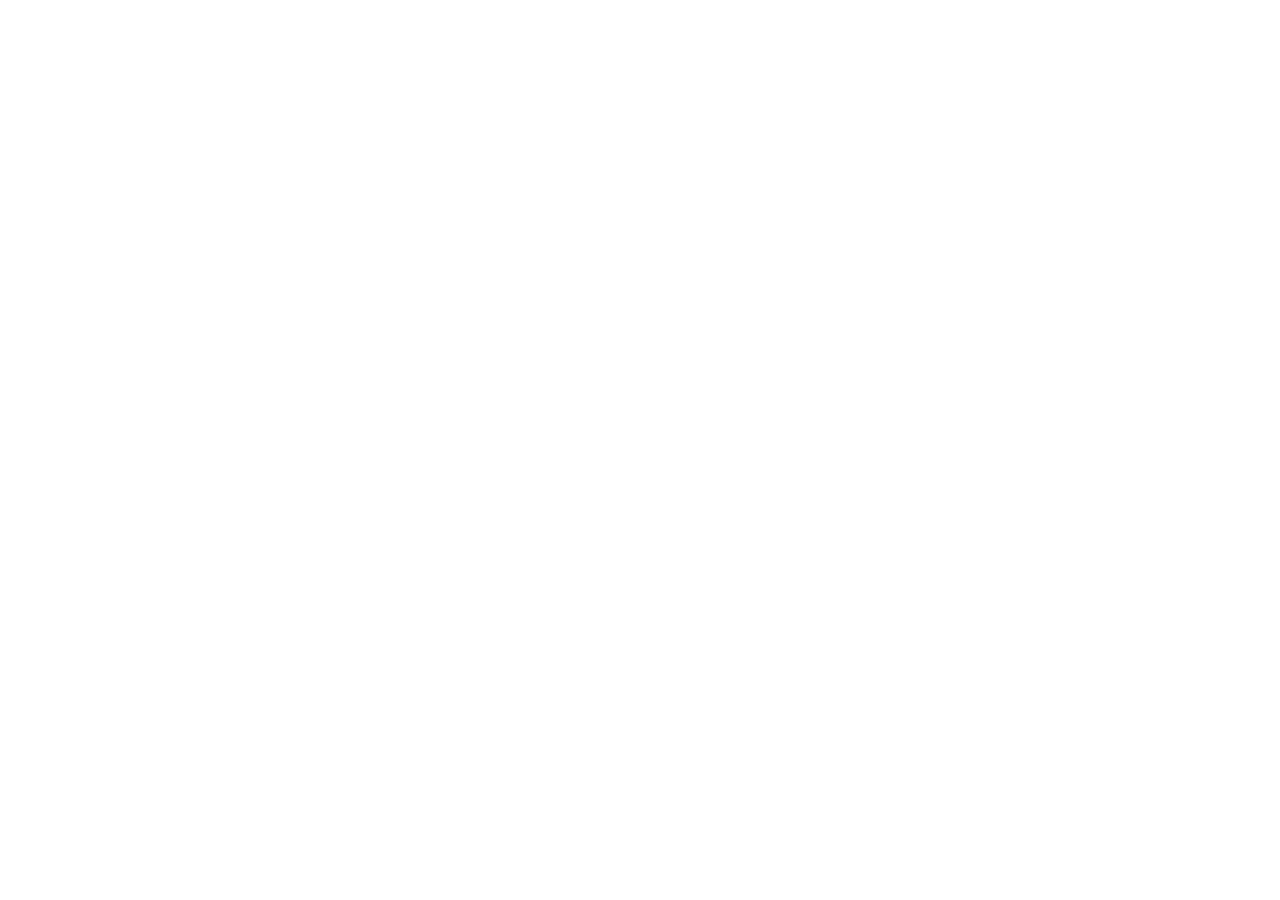
==== index.html @ 36be25e0 "ajout gitignore" ====
<!DOCTYPE html>
<html lang="fr">
<head>
    <meta charset="UTF-8">
    <meta name="viewport" content="width=device-width, initial-scale=1.0">
    <title>Document</title>
</head>
<body>
    
</body>
</html>
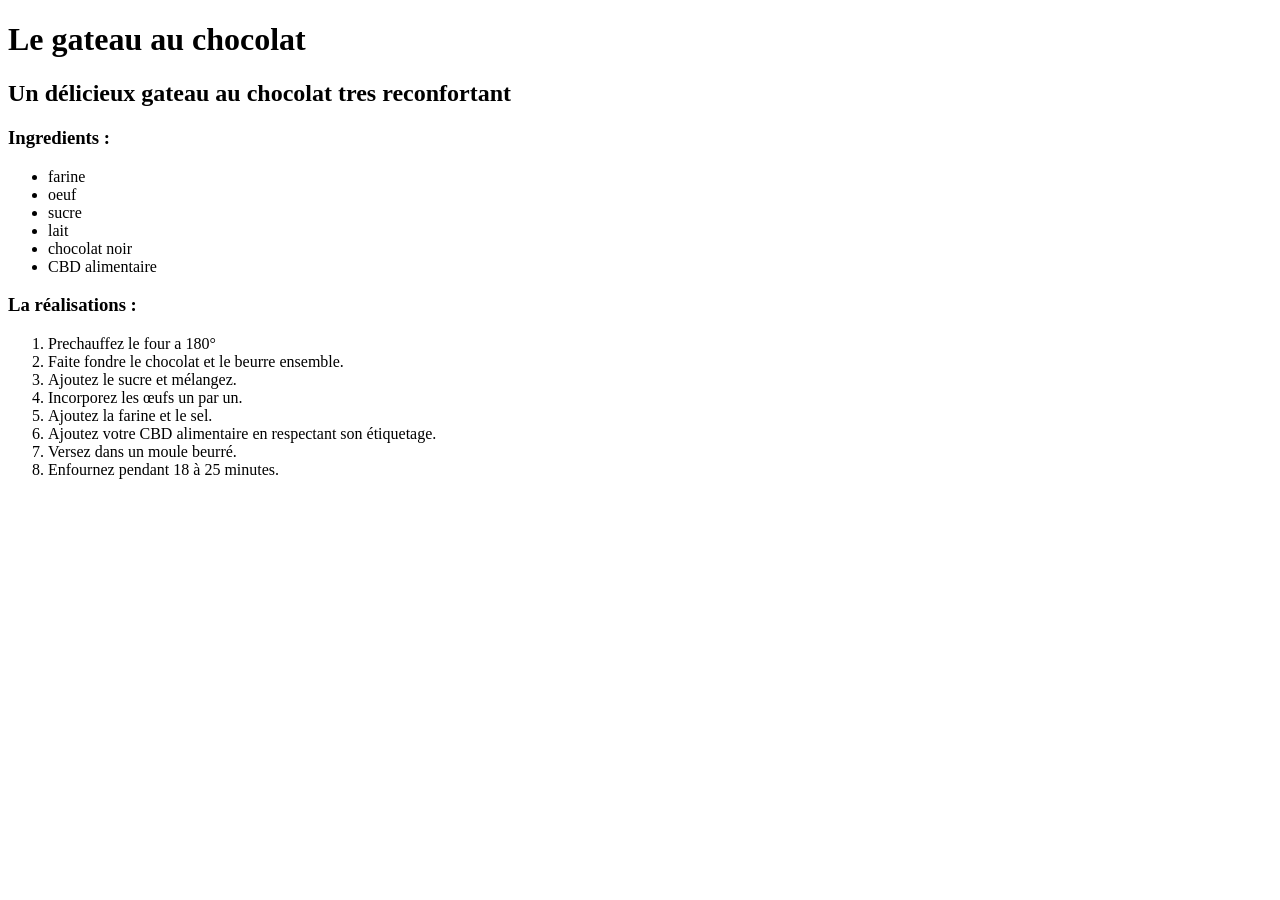
==== commit fb90e26d: "recette" ====
--- a/index.html
+++ b/index.html
@@ -3,9 +3,37 @@
 <head>
     <meta charset="UTF-8">
     <meta name="viewport" content="width=device-width, initial-scale=1.0">
-    <title>Document</title>
+    <title>Mes recettes</title>
 </head>
 <body>
-    
+  <!--Titre de la recette-->
+  <h1>Le gateau au chocolat</h1>
+   
+  <!--Presentation-->
+  <h2> Un délicieux gateau au chocolat tres reconfortant</h2>   
+  
+  <!--Ingredients-->
+<h3>Ingredients : </h3>
+  <ul>
+    <li>farine</li>
+    <li> oeuf</li>
+    <li>sucre</li>
+    <li>lait</li>
+    <li>chocolat noir</li>
+    <li>CBD alimentaire</li>
+</ul>
+
+      <!--Etapes de realisation-->
+    <h3> La réalisations : </h3>
+      <ol>
+        <li>Prechauffez le four a 180°</li>
+        <li>Faite fondre le chocolat et le beurre ensemble.
+        <li>Ajoutez le sucre et mélangez.</li>
+        <li>Incorporez les œufs un par un.</li>
+        <li>Ajoutez la farine et le sel.</li>
+        <li>Ajoutez votre CBD alimentaire en respectant son étiquetage.</li>
+        <li>Versez dans un moule beurré.</li>
+        <li>Enfournez pendant 18 à 25 minutes.</li>
+    </ol>
 </body>
 </html>
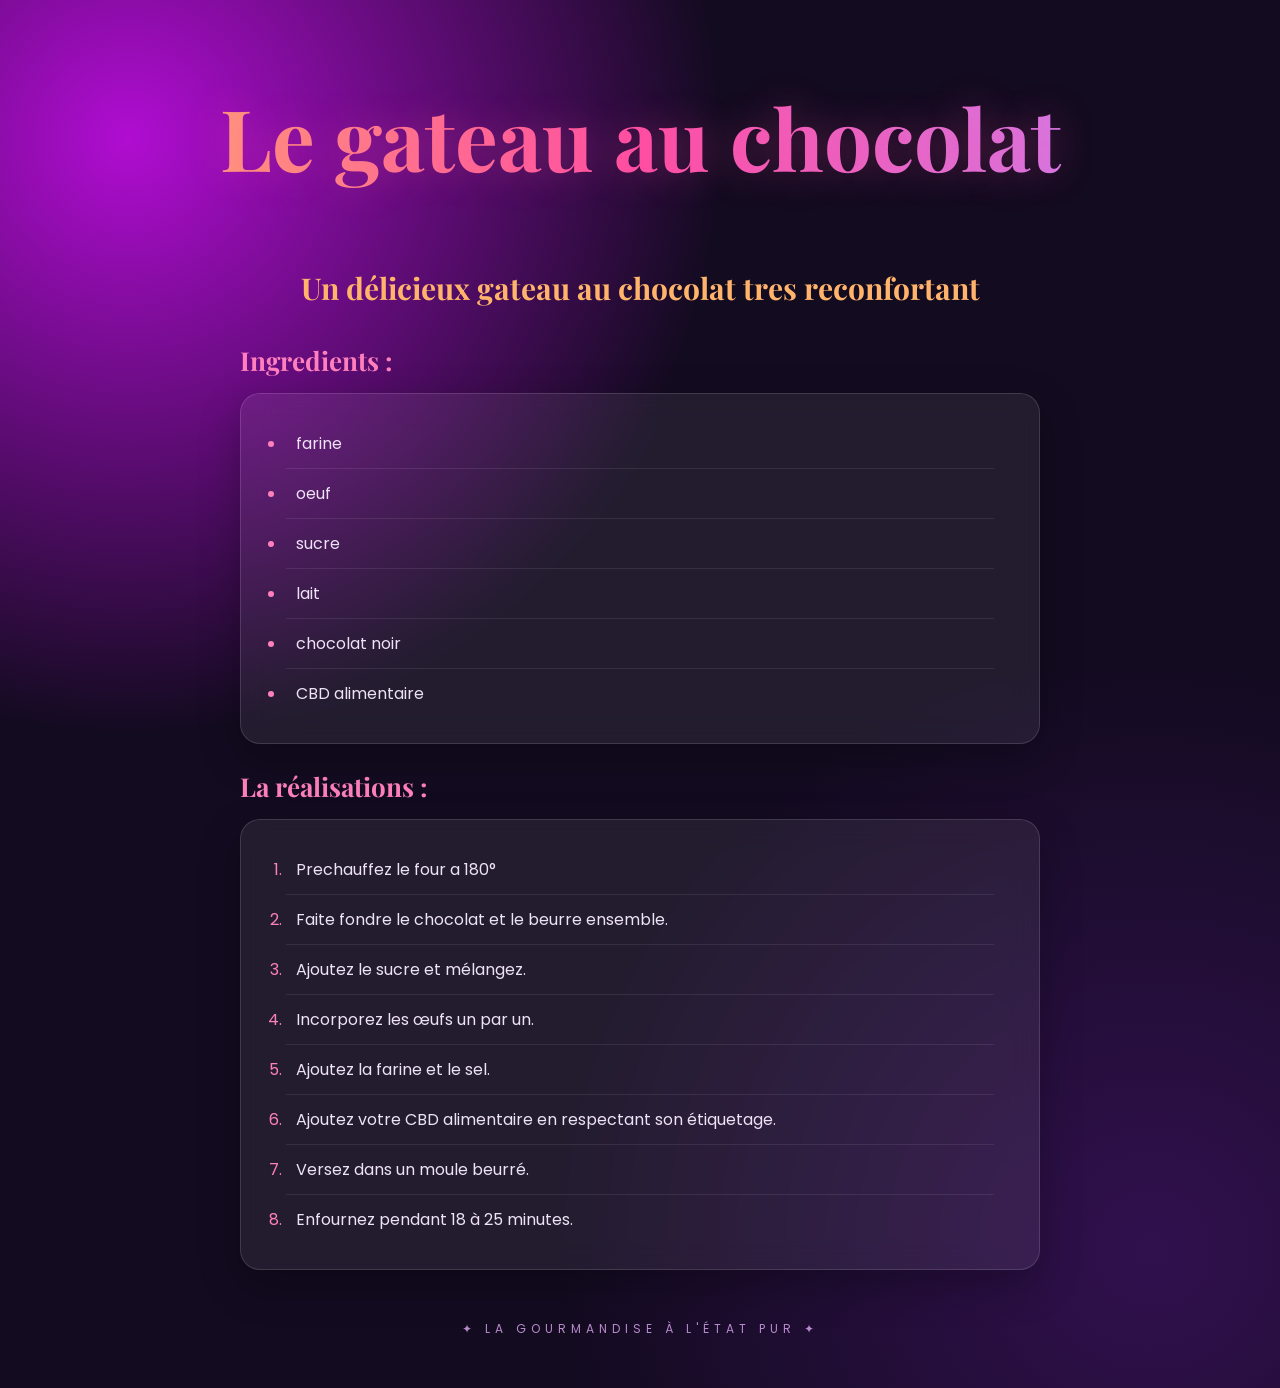
==== commit 6c94f8d3: "recette terminer avec css" ====
--- a/index.html
+++ b/index.html
@@ -1,14 +1,16 @@
 <!DOCTYPE html>
 <html lang="fr">
 <head>
+   <link rel="stylesheet" href="style.css">
     <meta charset="UTF-8">
     <meta name="viewport" content="width=device-width, initial-scale=1.0">
     <title>Mes recettes</title>
 </head>
 <body>
-  <!--Titre de la recette-->
-  <h1>Le gateau au chocolat</h1>
-   
+ <header>
+     <!--Titre de la recette-->
+    <h1>Le gateau au chocolat</h1>
+</header>
   <!--Presentation-->
   <h2> Un délicieux gateau au chocolat tres reconfortant</h2>   
   
@@ -35,5 +37,6 @@
         <li>Versez dans un moule beurré.</li>
         <li>Enfournez pendant 18 à 25 minutes.</li>
     </ol>
+
 </body>
 </html>
--- a/style.css
+++ b/style.css
@@ -0,0 +1,124 @@
+
+@import url('https://fonts.googleapis.com/css2?family=Playfair+Display:wght@700;800&family=Poppins:wght@300;400;500;600;700&display=swap');
+
+* {
+    margin: 0;
+    padding: 0;
+    box-sizing: border-box;
+}
+
+body {
+    font-family: 'Poppins', sans-serif;
+    background: #130b20;
+    color: white;
+    min-height: 100vh;
+    padding: 30px 20px;
+
+    background-image:
+        radial-gradient(circle at 10% 10%, #b00dd1, transparent 35%),
+        radial-gradient(circle at 90% 90%, #31104e, transparent 35%);
+}
+
+/* HEADER */
+
+header {
+    text-align: center;
+    padding: 50px 20px;
+}
+
+header h1 {
+    font-family: 'Playfair Display', serif;
+    font-size: clamp(45px, 8vw, 85px);
+    background: linear-gradient(90deg, #ffb36b, #ff4fa3, #c58aff);
+    background-clip: text;
+    -webkit-background-clip: text;
+    color: transparent;
+    text-shadow: 0 0 40px #ff4fa355;
+}
+
+/* PRESENTATION */
+
+h2 {
+    text-align: center;
+    font-family: 'Playfair Display', serif;
+    font-size: 30px;
+    color: #ffb36b;
+    margin: 25px 0 35px;
+}
+
+/* TITRES */
+
+h3 {
+    font-family: 'Playfair Display', serif;
+    font-size: 26px;
+    color: #ff80bd;
+    margin: 25px auto 15px;
+    max-width: 800px;
+}
+
+/* LISTES */
+
+ul, ol {
+    max-width: 800px;
+    margin: auto;
+    padding: 25px 45px;
+    background: rgba(255, 255, 255, 0.07);
+    border: 1px solid rgba(255, 255, 255, 0.13);
+    border-radius: 20px;
+    backdrop-filter: blur(15px);
+    box-shadow: 0 15px 40px #00000044;
+}
+
+/* ELEMENTS */
+
+li {
+    padding: 12px 10px;
+    color: #eee2f5;
+    border-bottom: 1px solid #ffffff15;
+    transition: 0.3s;
+}
+
+li:last-child {
+    border-bottom: none;
+}
+
+li:hover {
+    color: #ffb36b;
+    padding-left: 20px;
+}
+
+li::marker {
+    color: #ff80bd;
+}
+
+/* FOOTER / FIN DE PAGE */
+
+body::after {
+    content: "✦ LA GOURMANDISE À L'ÉTAT PUR ✦";
+    display: block;
+    text-align: center;
+    margin: 50px 0 20px;
+    color: #b78acb;
+    letter-spacing: 5px;
+    font-size: 12px;
+}
+
+/* RESPONSIVE */
+
+@media (max-width: 600px) {
+    body {
+        padding: 15px;
+    }
+
+    h2 {
+        font-size: 23px;
+    }
+
+    h3 {
+        font-size: 22px;
+    }
+
+    ul, ol {
+        padding: 20px 35px;
+    }
+}
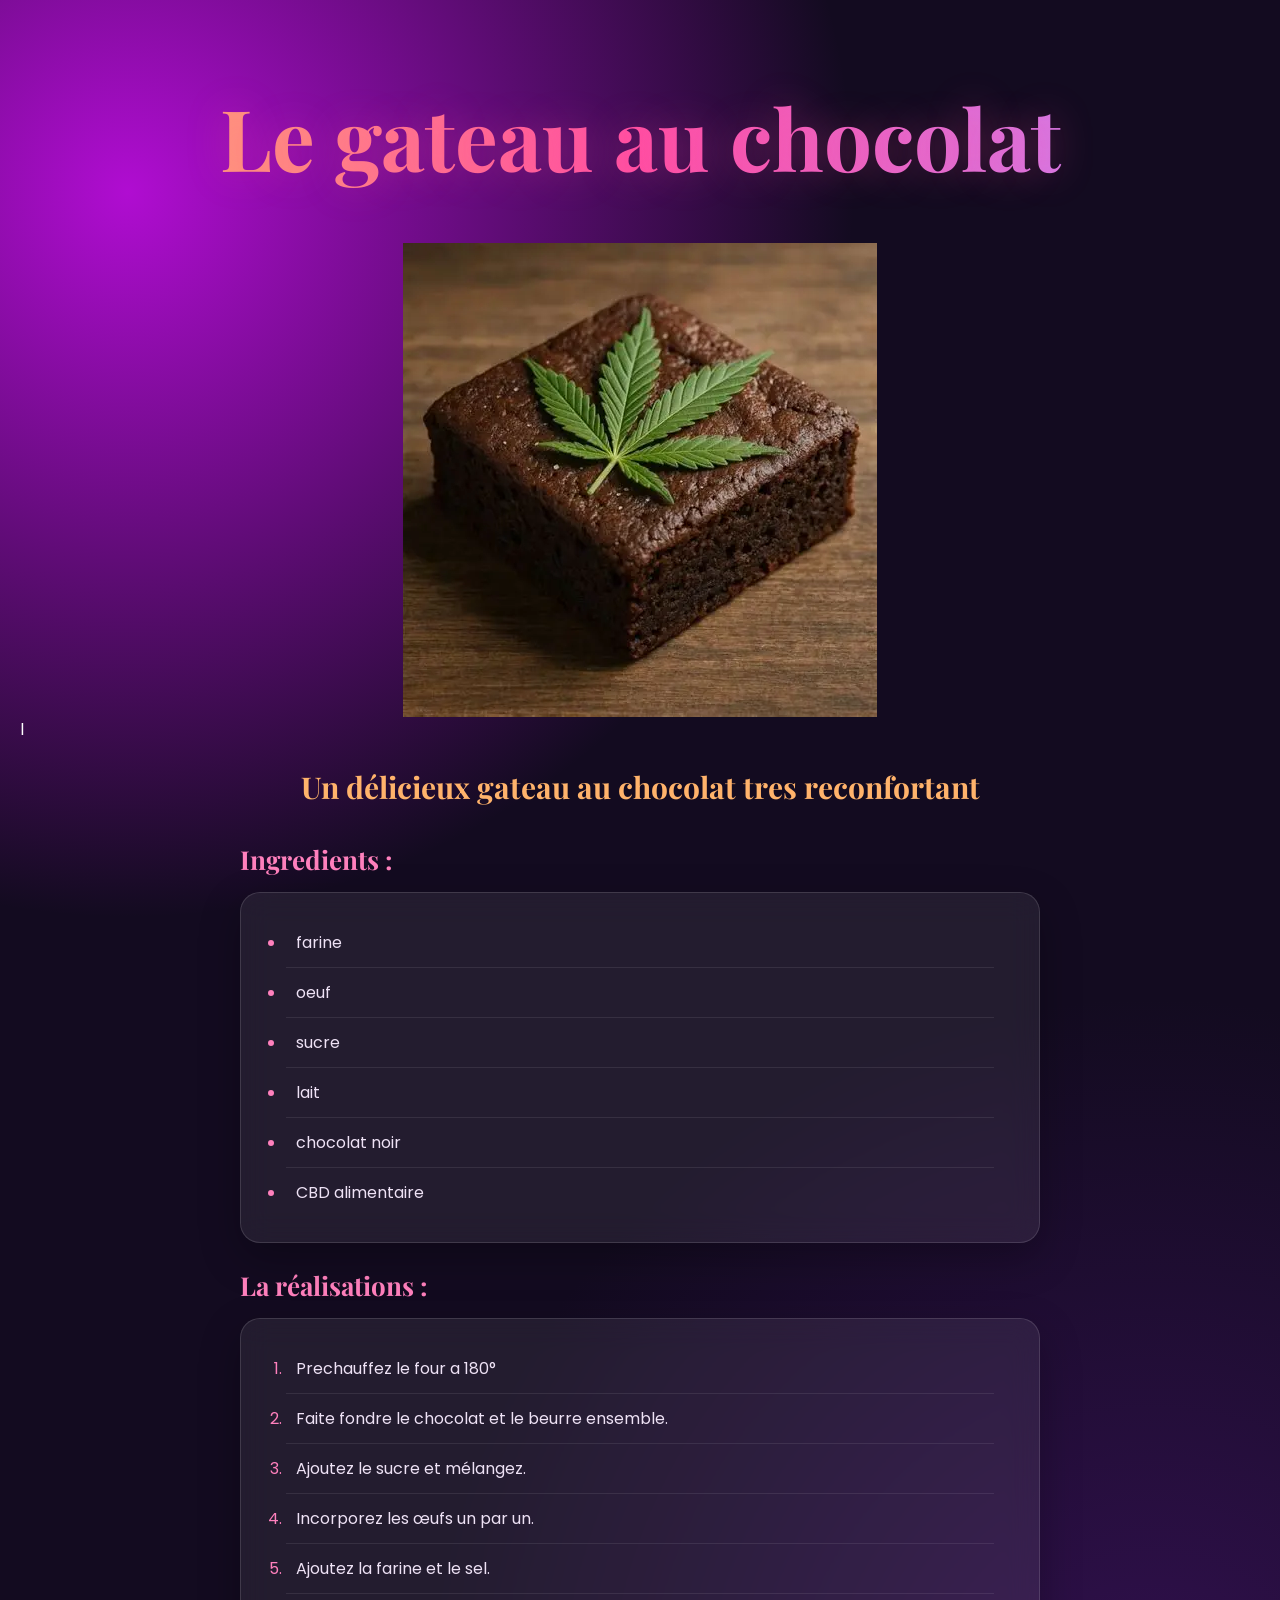
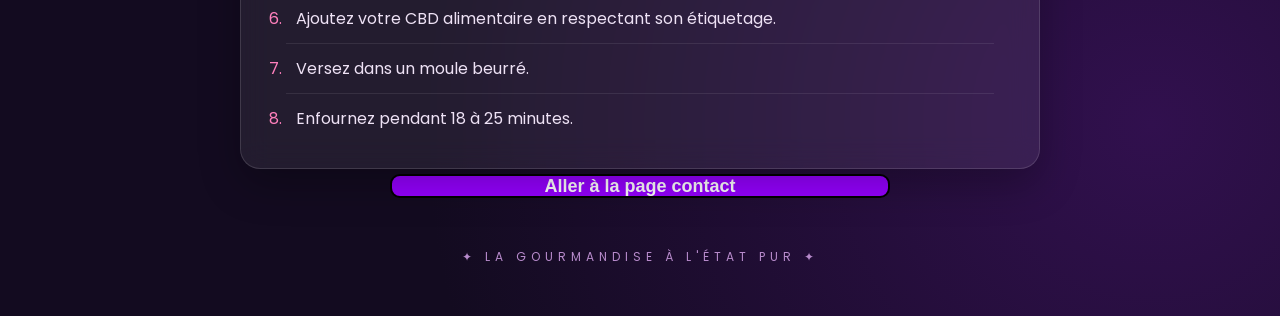
==== commit f2748d52: "oui" ====
--- a/index.html
+++ b/index.html
@@ -7,11 +7,17 @@
     <title>Mes recettes</title>
 </head>
 <body>
- <header>
+  <header>
      <!--Titre de la recette-->
     <h1>Le gateau au chocolat</h1>
 </header>
-  <!--Presentation-->
+
+<div>
+
+  <img src="./image/sc.webp" class="img" alt="gaetau">
+</div>
+
+  <!--Presentation-->l
   <h2> Un délicieux gateau au chocolat tres reconfortant</h2>   
   
   <!--Ingredients-->
@@ -37,6 +43,6 @@
         <li>Versez dans un moule beurré.</li>
         <li>Enfournez pendant 18 à 25 minutes.</li>
     </ol>
-
+<a href="contact.html" class="bouton"> Aller à la page contact</a>
 </body>
 </html>
--- a/style.css
+++ b/style.css
@@ -122,3 +122,31 @@
         padding: 20px 35px;
     }
 }
+
+.bouton {
+    background-color: rgb(149, 0, 255);       /* Couleur du fond */
+    color: white;                 /* Couleur du texte */
+    padding: 10px 20px;            /* Taille intérieure */
+    border-radius: 10px;          /* Arrondir les coins */
+    text-decoration: none;        /* Enlever le soulignement */
+    font-size: 18px;              /* Taille du texte */
+    font-weight: bold;            /* Texte en gras */
+    border: 2px solid black;      /* Bordure */
+    display: inline-block;
+   margin:  auto;
+margin-top: 5px;
+   width: 500px;
+   height: 20px;
+   display: flex;
+   justify-content: center;
+   align-items: center;
+
+
+}
+
+
+.img
+{
+     display: block;
+     margin: auto;
+}
